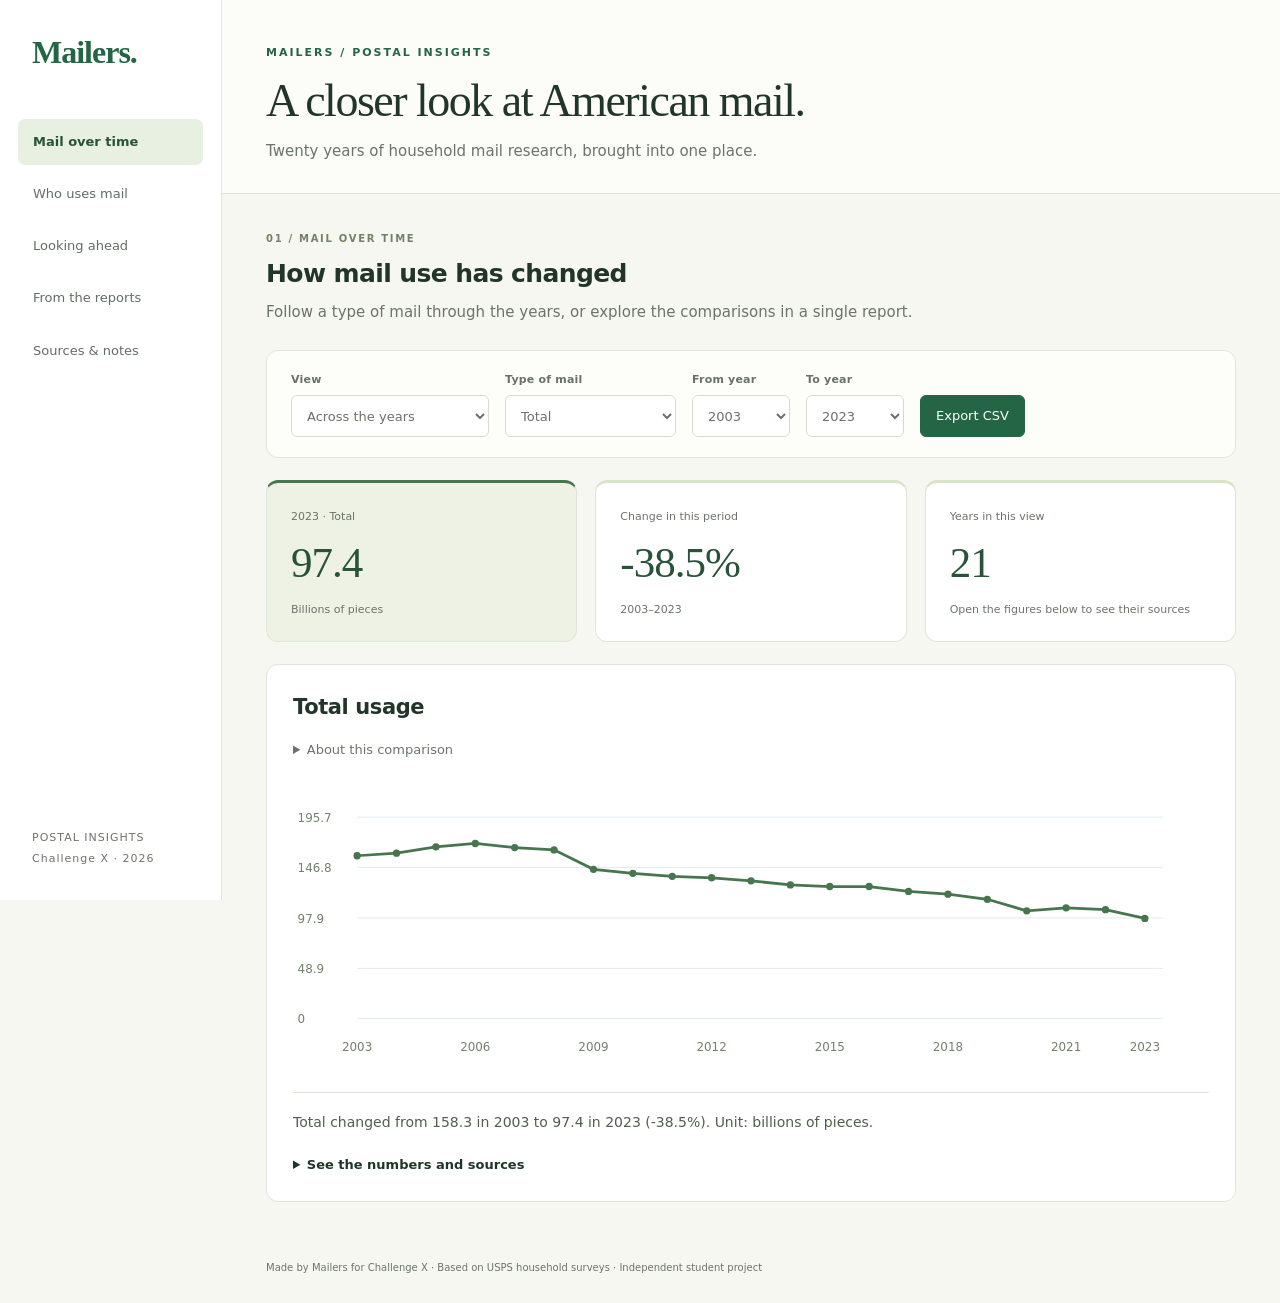
==== index.html @ e07eb401 "Refine the dashboard and organize the Mailers project" ====
<!doctype html><html lang="en"><head><meta charset="utf-8"><meta name="viewport" content="width=device-width,initial-scale=1"><title>Mailers | Postal Insights</title>
<link rel="stylesheet" href="assets/styles.css"></head><body><header><small>MAILERS / POSTAL INSIGHTS</small><h1>A closer look at American mail.</h1><p>Twenty years of household mail research, brought into one place.</p></header>
<nav aria-label="Dashboard sections"><button data-tab="overview" aria-selected="true">Mail over time</button><button data-tab="demographics">Who uses mail</button><button data-tab="forecast">Looking ahead</button><button data-tab="insights">From the reports</button><button data-tab="sources">Sources & notes</button></nav>
<main><section id="overview" class="panel active"><div class="section-intro"><span class="eyebrow">01 / MAIL OVER TIME</span><h2>How mail use has changed</h2><p>Follow a type of mail through the years, or explore the comparisons in a single report.</p></div><div class="card controls"><label>View<select id="view"><option value="annual">Across the years</option><option value="edition">One report at a time</option></select></label><label id="editionLabel">Report edition<select id="edition"></select></label><label>Type of mail<select id="market"></select></label><label>From year<select id="start"></select></label><label>To year<select id="end"></select></label><button id="csv" class="primary">Export CSV</button></div>
<div class="grid"><div class="card"><small id="latestLabel"></small><div class="metric" id="latest"></div><small id="unit"></small></div><div class="card"><small>Change in this period</small><div class="metric" id="change"></div><small id="period"></small></div><div class="card"><small>Years in this view</small><div class="metric" id="count"></div><small>Open the figures below to see their sources</small></div></div>
<div class="card"><h2 id="chartTitle"></h2><details class="chart-note"><summary>About this comparison</summary><p id="seriesNote"></p></details><svg id="trend" viewBox="0 0 1000 330" role="img" aria-label="Mail volume trend"></svg><p id="numericSummary"></p><details><summary>See the numbers and sources</summary><div class="scroll"><table><thead><tr><th>Year</th><th>Value</th><th>Report edition</th><th>Source</th></tr></thead><tbody id="trendRows"></tbody></table></div></details></div></section>
<section id="demographics" class="panel"><div class="section-intro"><span class="eyebrow">02 / HOUSEHOLDS</span><h2>Who is using the mail?</h2><p>Explore age, income, education, homeownership and geography in the 2025 survey.</p></div><div class="card controls"><label>Compare households by<select id="dimension"></select></label><label>Measure<select id="measure"><option value="received">Mail received</option><option value="sent">Mail sent</option><option value="mail_share">Share of total mail (%)</option><option value="household_share">Share of households (%)</option></select></label><button id="demoCsv">Download demographics</button></div><div class="card"><h2>Different households, different mail habits</h2><p id="demoUnit" class="muted"></p><div id="bars"></div><p id="demoSummary"></p><div class="notice">These are separate survey breakdowns. Age, income and ownership are correlated; the comparisons do not establish cause and effect. They cannot be combined into a joint household profile.</div><div id="demoSource"></div></div></section>
<section id="forecast" class="panel"><div class="section-intro"><span class="eyebrow">03 / LOOKING AHEAD</span><h2>A forecast, with its limits in view</h2><p>Compare a simple projection with what happened in the held-out years.</p></div><div class="card controls"><label>Forecast market<select id="forecastMarket"></select></label><label>Look ahead to<select id="horizon"><option value="3">2024–2026</option><option value="5">2024–2028</option><option value="7">2024–2030</option></select></label><button id="forecastCsv">Download forecast</button></div><div class="card"><h2>Where might mail go next?</h2><div class="notice warn">Demonstration projections use annual aggregate data through 2023. These are not forecasts updated through 2025. The newer reports use per-household units and are not spliced into this series. Historical revisions mean evaluation is retrospective, rather than a real-time forecast simulation.</div><svg id="forecastChart" viewBox="0 0 1000 330" role="img" aria-label="Historical data and forecast"></svg><p id="forecastSummary"></p><div class="grid"><div><small>Selected on 2018–2020 validation</small><h3 id="model"></h3></div><div><small>2021–2023 held-out MAE</small><h3 id="error"></h3></div><div><small>Last-observation baseline MAE</small><h3 id="baseline"></h3></div></div><p id="comparison"></p><details><summary>How the forecast was evaluated</summary><p>Compare last observation, ordinary least-squares trend, and damped trend (0.8 damping). Select the lowest validation mean absolute error (MAE) on expanding windows for 2018–2020; evaluate separately on 2021–2023. Refit the chosen model on 2015–2023. Shading is a sensitivity band based on the largest held-out absolute error multiplied by √horizon. It is not a calibrated confidence interval. Only three held-out years are available. Source classification and questionnaire changes limit interpretation, particularly for correspondence and transactions.</p><table><thead><tr><th>Year</th><th>Actual</th><th>Prediction</th><th>Naive baseline</th></tr></thead><tbody id="errors"></tbody></table></details></div></section>
<section id="insights" class="panel"><div class="section-intro"><span class="eyebrow">04 / FROM THE REPORTS</span><h2>Find the story behind the numbers</h2><p>Read a short selection of source passages, then follow the evidence.</p></div><div class="card controls"><label>Topic<select id="topic"></select></label><button id="copy">Copy passages</button></div><div class="card"><span class="tag">SOURCE PASSAGES / 2025 SURVEY</span><h2 style="margin-top:16px">A few passages worth reading</h2><p>Choose a topic to find relevant passages in the 2025 survey. Each quote opens the original report page. These are selected source sentences, not newly generated text.</p><div id="quotes"></div><div class="notice">Use these passages to identify evidence and develop questions. Check the linked source page before quoting in a report. Numeric summaries on the Trends tab are calculated directly from the structured tables.</div></div></section>
<section id="sources" class="panel"><div class="card"><h2>The sources behind the charts</h2><div id="coverage"></div><p>National survey estimates describe household mail usage. Markets describe mail purpose; they are not interchangeable with USPS product classes. These source tables do not support filtering by every named postal product.</p><div class="notice warn">Long-term series uses the latest available estimate for each year in extracted aggregate Table E.2 data. It preserves revisions but does not harmonize all questionnaire and classification changes. For a controlled comparison, use a single report edition. Market categories overlap; do not add them to reproduce Total.</div><p>The 2024–2025 tables are pieces per household per year. Earlier summary tables use billions of pieces. A separate report for 2011 has not been downloaded; 2011 values are available as historical comparisons in later reports. The 2021 file has image-based table pages; its figures are supplied by later reports and identified accordingly.</p><p>Source hashes and page counts: <a href="data/manifest.json">manifest</a> · <a href="data/annual.csv" download>annual data</a> · <a href="data/demographics.csv" download>demographics</a> · <a href="data/markets.csv" download>all report editions</a> · <a href="docs/METHODS.md">methods</a> · <a href="docs/PRESENTATION.md">presentation script</a></p><label>Find a report<input id="sourceSearch" placeholder="Year or filename"></label><div class="scroll"><table><thead><tr><th>Year</th><th>Report</th><th>Pages</th></tr></thead><tbody id="library"></tbody></table></div></div></section></main><footer>Made by Mailers for Challenge X · Based on USPS household surveys · Independent student project</footer>
<script src="data/dashboard-data.js"></script><script src="assets/app.js"></script></body></html>
---- assets/styles.css ----
/* Postal Insights — local, dependency-free dashboard */
:root{--ink:#213528;--muted:#6b746b;--green:#246546;--paper:#f7f7f1;--line:#e0e5da;--white:#fff;--sidebar:222px}
*{box-sizing:border-box}
body{margin:0;background:var(--paper);color:var(--ink);font:15px/1.55 system-ui,-apple-system,"Segoe UI",sans-serif}
button,select,input{font:inherit;color:inherit}
button,a,select,input,summary{outline-offset:4px}
button:focus-visible,a:focus-visible,select:focus-visible,input:focus-visible,summary:focus-visible{outline:3px solid #9abca2}
header{margin-left:var(--sidebar);padding:40px 44px 28px;border-bottom:1px solid var(--line);background:#fcfcf8}
header small{font-size:11px;letter-spacing:2px;color:var(--green);font-weight:750}
h1{font:normal 46px/1.13 Georgia,"Times New Roman",serif;letter-spacing:-1.5px;margin:12px 0}
header p{color:var(--muted);margin:12px 0 0;max-width:650px}
nav{position:fixed;inset:0 auto 0 0;width:var(--sidebar);background:#fff;border-right:1px solid var(--line);display:flex;flex-direction:column;gap:6px;padding:34px 18px;z-index:5}
nav::before{content:"Mailers.";font:700 32px Georgia,serif;letter-spacing:-1px;padding:0 14px 42px;color:var(--green)}
nav::after{content:"POSTAL INSIGHTS\A Challenge X · 2026";white-space:pre-line;position:absolute;bottom:30px;left:32px;font-size:11px;line-height:1.9;letter-spacing:1px;color:var(--muted)}
nav button{padding:13px 15px;text-align:left;border:0;background:transparent;border-radius:7px;color:#626e63;cursor:pointer;transition:background .15s}
nav button:hover{background:#f2f5ed;color:var(--ink)}
nav button[aria-selected=true]{background:#e8f0e1;color:#28533a;font-weight:700}
main{margin-left:var(--sidebar);padding:32px 44px;max-width:1560px}
.panel{display:none}.panel.active{display:block;animation:appear .2s ease}
@keyframes appear{from{opacity:.5;transform:translateY(4px)}to{opacity:1;transform:none}}
.section-intro{margin-bottom:25px}.eyebrow{font-size:10px;font-weight:750;letter-spacing:1.7px;color:#738166}.section-intro h2{font-size:25px;margin:6px 0;font-weight:650;letter-spacing:-.6px}.section-intro p{color:var(--muted);margin:6px 0;max-width:740px}
.card{background:var(--white);border:1px solid var(--line);border-radius:12px;padding:26px;margin-bottom:22px}
.controls{display:flex;flex-wrap:wrap;align-items:end;gap:16px;background:#fdfdf9;padding:20px 24px}
label{display:grid;gap:7px;font-size:11px;font-weight:700;color:#697267;letter-spacing:.2px}
select,input{height:42px;padding:8px 31px 8px 11px;border:1px solid #d5dccf;background:white;border-radius:6px;max-width:100%;font-size:13px;letter-spacing:0;font-weight:450}
input{width:min(360px,100%)}
button{padding:10px 15px;border:1px solid #ced7c8;background:white;border-radius:6px;cursor:pointer;font-size:13px}
button:hover{background:#f2f6ee}.primary{background:var(--green);color:white;border-color:var(--green)}.primary:hover{background:#174b31}
.grid{display:grid;grid-template-columns:repeat(3,minmax(0,1fr));gap:18px}.grid .card{border-top:3px solid #d9e3ca;padding:21px 24px}.grid .card:first-child{background:#edf2e4;border-top-color:#47764e}.metric{font:normal 43px/1.1 Georgia,serif;letter-spacing:-1px;margin:11px 0;color:#28533a}.grid small{font-size:11px}
h2{font-size:21px;font-weight:650;margin:0 0 16px;letter-spacing:-.4px}h3{font-size:18px;line-height:1.4}.muted,small{color:var(--muted)}p{max-width:100%;line-height:1.7}.notice{padding:15px 18px;border-left:3px solid #7b9f7a;background:#f1f5eb;font-size:13px;line-height:1.7;margin:18px 0}.warn{border-color:#b49b59;background:#faf6e9}.chart-note{font-size:12px;color:var(--muted);margin:0 0 16px}.chart-note summary{font-weight:450}
svg{display:block;width:100%;height:auto;margin-top:12px}svg text{font:13px system-ui;fill:#74816d}#numericSummary{border-top:1px solid var(--line);padding-top:18px;font-size:14px;color:#4f604b}
details{margin-top:20px}summary{cursor:pointer;font-size:13px;font-weight:650}details p{font-size:13px}table{width:100%;border-collapse:collapse;font-size:12px}th,td{text-align:left;padding:12px;border-bottom:1px solid var(--line);vertical-align:top}th{font-weight:650;color:#617157;background:#f5f7f0}.scroll{overflow:auto}td a{overflow-wrap:anywhere}a{color:var(--green);text-underline-offset:3px}.tag{font-size:10px;font-weight:700;letter-spacing:1.2px;color:var(--green);background:#edf2e6;padding:6px 9px;border-radius:4px}
blockquote{font:normal 21px/1.65 Georgia,serif;margin:25px 0;border-left:3px solid #b7c9a2;padding:2px 24px}blockquote small{display:block;font:11px/1.6 system-ui;margin-top:12px}.barrow{display:grid;grid-template-columns:minmax(120px,215px) minmax(70px,1fr) 70px;gap:18px;align-items:center;margin:24px 0;font-size:13px}.barrow b{text-align:right;font-variant-numeric:tabular-nums}.bar{height:12px;background:#73925c;border-radius:0 4px 4px 0}.barrow:nth-child(even) .bar{background:#3f704c}
footer{margin-left:var(--sidebar);padding:4px 44px 28px;font-size:10px;color:var(--muted)}
@media(min-width:1600px){main,header{padding-right:70px;padding-left:60px}}
@media(max-width:1100px){:root{--sidebar:190px}main{padding:25px}header{padding:30px 25px}h1{font-size:37px}.controls{gap:12px}.card{padding:21px}.metric{font-size:36px}}
@media(max-width:760px){:root{--sidebar:0px}nav{position:static;inset:auto;width:auto;flex-direction:row;flex-wrap:wrap;padding:12px;border-bottom:1px solid var(--line);gap:4px}nav::before{content:none}nav::after{content:none}nav button{font-size:12px;padding:10px}header{padding:25px 20px}h1{font-size:34px}main{padding:22px 16px}.grid{grid-template-columns:1fr;gap:0}.grid .card{margin-bottom:12px}.controls{align-items:stretch}.controls label{flex:1 1 135px}.controls button{align-self:end}.barrow{grid-template-columns:110px 1fr 55px;gap:10px}blockquote{font-size:18px;padding-left:16px}footer{padding:10px 20px}}
@media(prefers-reduced-motion:reduce){.panel.active{animation:none}*{scroll-behavior:auto!important}}
@media print{nav,.controls,button{display:none}.panel{display:block!important}header,main,footer{margin-left:0}.card{break-inside:avoid}body{background:white}}
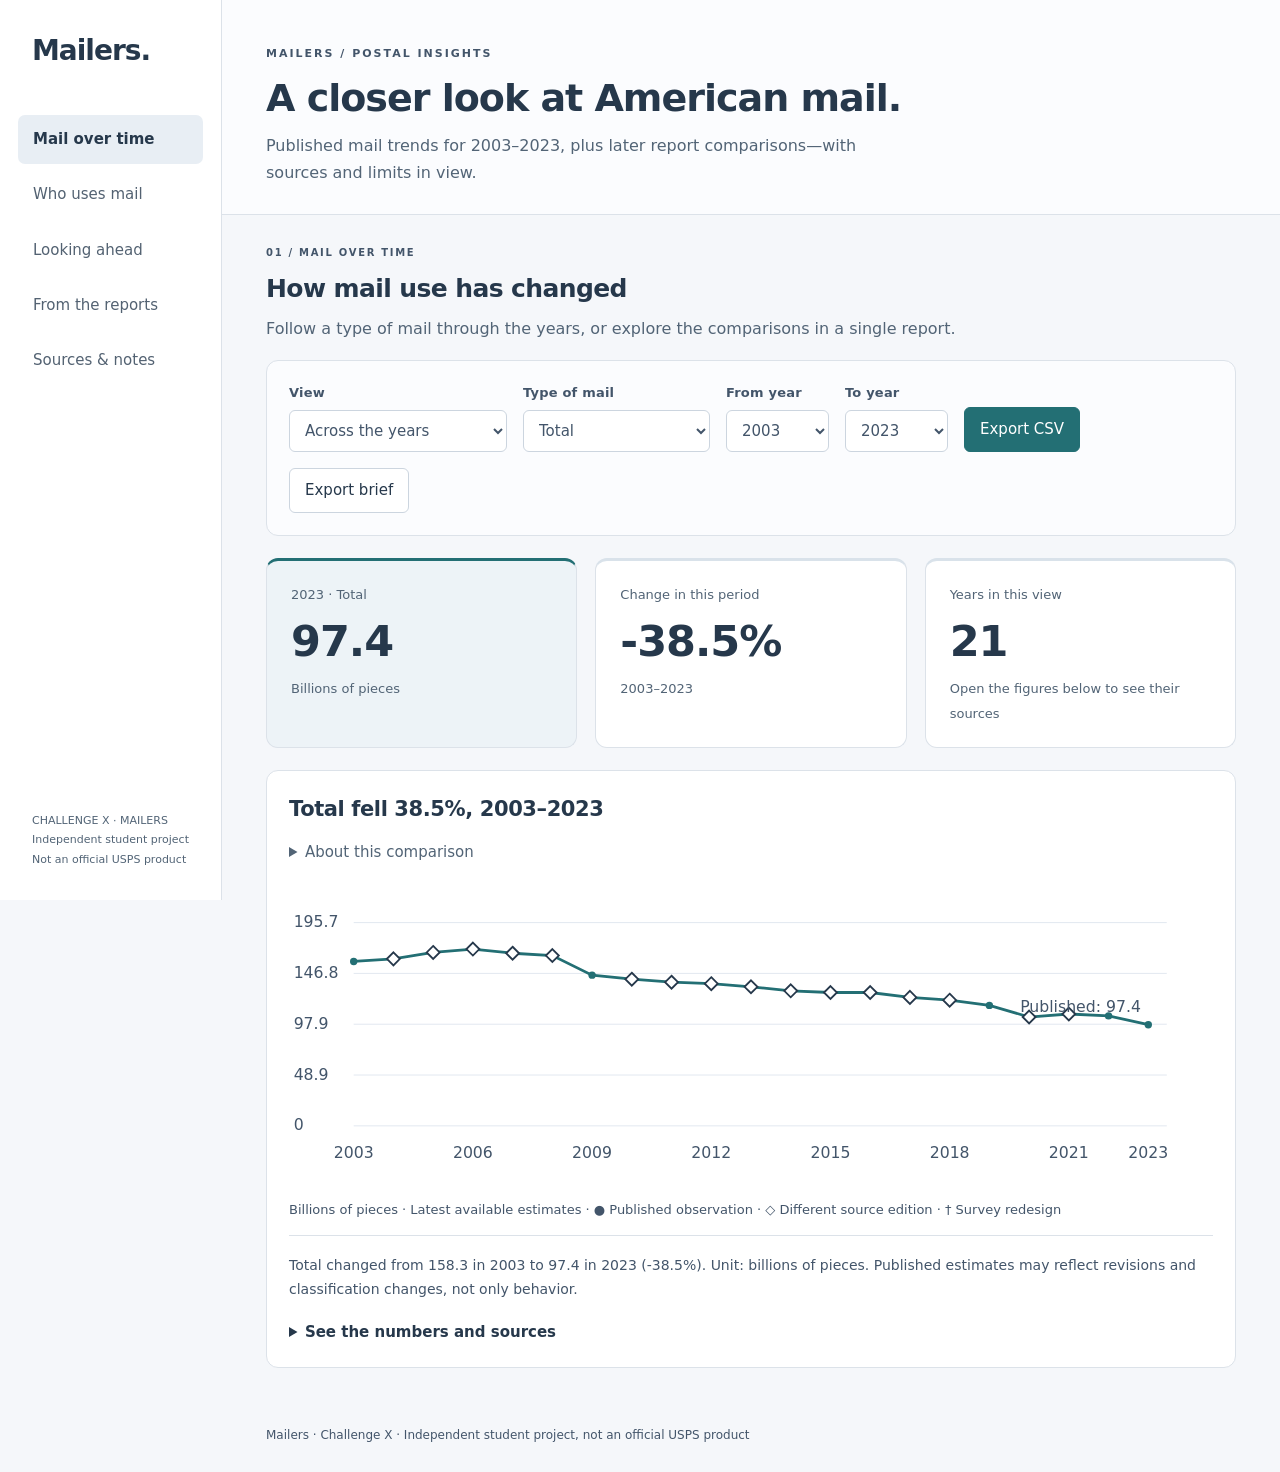
==== commit 2d868067: "Add sourced historical comparisons and showcase export tools" ====
--- a/index.html
+++ b/index.html
@@ -1,11 +1,11 @@
 <!doctype html><html lang="en"><head><meta charset="utf-8"><meta name="viewport" content="width=device-width,initial-scale=1"><title>Mailers | Postal Insights</title>
-<link rel="stylesheet" href="assets/styles.css"></head><body><header><small>MAILERS / POSTAL INSIGHTS</small><h1>A closer look at American mail.</h1><p>Twenty years of household mail research, brought into one place.</p></header>
+<link rel="stylesheet" href="assets/styles.css?v=showcase-20261028b"></head><body><header><small>MAILERS / POSTAL INSIGHTS</small><h1>A closer look at American mail.</h1><p>Published mail trends for 2003–2023, plus later report comparisons—with sources and limits in view.</p></header>
 <nav aria-label="Dashboard sections"><button data-tab="overview" aria-selected="true">Mail over time</button><button data-tab="demographics">Who uses mail</button><button data-tab="forecast">Looking ahead</button><button data-tab="insights">From the reports</button><button data-tab="sources">Sources & notes</button></nav>
 <main><section id="overview" class="panel active"><div class="section-intro"><span class="eyebrow">01 / MAIL OVER TIME</span><h2>How mail use has changed</h2><p>Follow a type of mail through the years, or explore the comparisons in a single report.</p></div><div class="card controls"><label>View<select id="view"><option value="annual">Across the years</option><option value="edition">One report at a time</option></select></label><label id="editionLabel">Report edition<select id="edition"></select></label><label>Type of mail<select id="market"></select></label><label>From year<select id="start"></select></label><label>To year<select id="end"></select></label><button id="csv" class="primary">Export CSV</button></div>
 <div class="grid"><div class="card"><small id="latestLabel"></small><div class="metric" id="latest"></div><small id="unit"></small></div><div class="card"><small>Change in this period</small><div class="metric" id="change"></div><small id="period"></small></div><div class="card"><small>Years in this view</small><div class="metric" id="count"></div><small>Open the figures below to see their sources</small></div></div>
 <div class="card"><h2 id="chartTitle"></h2><details class="chart-note"><summary>About this comparison</summary><p id="seriesNote"></p></details><svg id="trend" viewBox="0 0 1000 330" role="img" aria-label="Mail volume trend"></svg><p id="numericSummary"></p><details><summary>See the numbers and sources</summary><div class="scroll"><table><thead><tr><th>Year</th><th>Value</th><th>Report edition</th><th>Source</th></tr></thead><tbody id="trendRows"></tbody></table></div></details></div></section>
-<section id="demographics" class="panel"><div class="section-intro"><span class="eyebrow">02 / HOUSEHOLDS</span><h2>Who is using the mail?</h2><p>Explore age, income, education, homeownership and geography in the 2025 survey.</p></div><div class="card controls"><label>Compare households by<select id="dimension"></select></label><label>Measure<select id="measure"><option value="received">Mail received</option><option value="sent">Mail sent</option><option value="mail_share">Share of total mail (%)</option><option value="household_share">Share of households (%)</option></select></label><button id="demoCsv">Download demographics</button></div><div class="card"><h2>Different households, different mail habits</h2><p id="demoUnit" class="muted"></p><div id="bars"></div><p id="demoSummary"></p><div class="notice">These are separate survey breakdowns. Age, income and ownership are correlated; the comparisons do not establish cause and effect. They cannot be combined into a joint household profile.</div><div id="demoSource"></div></div></section>
+<section id="demographics" class="panel"><div class="section-intro"><span class="eyebrow">02 / HOUSEHOLDS</span><h2>Who is using the mail?</h2><p>Start with the 2025 snapshot, then explore published age and metro comparisons for 2015, 2020 and 2025 below.</p></div><div class="card controls"><label>Compare households by<select id="dimension"></select></label><label>Measure<select id="measure"><option value="received">Mail received</option><option value="sent">Mail sent</option><option value="mail_share">Share of total mail (%)</option><option value="household_share">Share of households (%)</option></select></label><button id="demoCsv">Download demographics</button></div><div class="card"><h2>Different households, different mail habits</h2><p id="demoUnit" class="muted"></p><div id="bars"></div><p id="demoSummary"></p><div class="notice">2025 snapshot. These are separate survey breakdowns, not joint household profiles or causal effects. The survey redesign and MSA definition change also limit comparisons with older years; see the comparison notes below.</div><div id="demoSource"></div></div></section>
 <section id="forecast" class="panel"><div class="section-intro"><span class="eyebrow">03 / LOOKING AHEAD</span><h2>A forecast, with its limits in view</h2><p>Compare a simple projection with what happened in the held-out years.</p></div><div class="card controls"><label>Forecast market<select id="forecastMarket"></select></label><label>Look ahead to<select id="horizon"><option value="3">2024–2026</option><option value="5">2024–2028</option><option value="7">2024–2030</option></select></label><button id="forecastCsv">Download forecast</button></div><div class="card"><h2>Where might mail go next?</h2><div class="notice warn">Demonstration projections use annual aggregate data through 2023. These are not forecasts updated through 2025. The newer reports use per-household units and are not spliced into this series. Historical revisions mean evaluation is retrospective, rather than a real-time forecast simulation.</div><svg id="forecastChart" viewBox="0 0 1000 330" role="img" aria-label="Historical data and forecast"></svg><p id="forecastSummary"></p><div class="grid"><div><small>Selected on 2018–2020 validation</small><h3 id="model"></h3></div><div><small>2021–2023 held-out MAE</small><h3 id="error"></h3></div><div><small>Last-observation baseline MAE</small><h3 id="baseline"></h3></div></div><p id="comparison"></p><details><summary>How the forecast was evaluated</summary><p>Compare last observation, ordinary least-squares trend, and damped trend (0.8 damping). Select the lowest validation mean absolute error (MAE) on expanding windows for 2018–2020; evaluate separately on 2021–2023. Refit the chosen model on 2015–2023. Shading is a sensitivity band based on the largest held-out absolute error multiplied by √horizon. It is not a calibrated confidence interval. Only three held-out years are available. Source classification and questionnaire changes limit interpretation, particularly for correspondence and transactions.</p><table><thead><tr><th>Year</th><th>Actual</th><th>Prediction</th><th>Naive baseline</th></tr></thead><tbody id="errors"></tbody></table></details></div></section>
 <section id="insights" class="panel"><div class="section-intro"><span class="eyebrow">04 / FROM THE REPORTS</span><h2>Find the story behind the numbers</h2><p>Read a short selection of source passages, then follow the evidence.</p></div><div class="card controls"><label>Topic<select id="topic"></select></label><button id="copy">Copy passages</button></div><div class="card"><span class="tag">SOURCE PASSAGES / 2025 SURVEY</span><h2 style="margin-top:16px">A few passages worth reading</h2><p>Choose a topic to find relevant passages in the 2025 survey. Each quote opens the original report page. These are selected source sentences, not newly generated text.</p><div id="quotes"></div><div class="notice">Use these passages to identify evidence and develop questions. Check the linked source page before quoting in a report. Numeric summaries on the Trends tab are calculated directly from the structured tables.</div></div></section>
-<section id="sources" class="panel"><div class="card"><h2>The sources behind the charts</h2><div id="coverage"></div><p>National survey estimates describe household mail usage. Markets describe mail purpose; they are not interchangeable with USPS product classes. These source tables do not support filtering by every named postal product.</p><div class="notice warn">Long-term series uses the latest available estimate for each year in extracted aggregate Table E.2 data. It preserves revisions but does not harmonize all questionnaire and classification changes. For a controlled comparison, use a single report edition. Market categories overlap; do not add them to reproduce Total.</div><p>The 2024–2025 tables are pieces per household per year. Earlier summary tables use billions of pieces. A separate report for 2011 has not been downloaded; 2011 values are available as historical comparisons in later reports. The 2021 file has image-based table pages; its figures are supplied by later reports and identified accordingly.</p><p>Source hashes and page counts: <a href="data/manifest.json">manifest</a> · <a href="data/annual.csv" download>annual data</a> · <a href="data/demographics.csv" download>demographics</a> · <a href="data/markets.csv" download>all report editions</a> · <a href="docs/METHODS.md">methods</a> · <a href="docs/PRESENTATION.md">presentation script</a></p><label>Find a report<input id="sourceSearch" placeholder="Year or filename"></label><div class="scroll"><table><thead><tr><th>Year</th><th>Report</th><th>Pages</th></tr></thead><tbody id="library"></tbody></table></div></div></section></main><footer>Made by Mailers for Challenge X · Based on USPS household surveys · Independent student project</footer>
-<script src="data/dashboard-data.js"></script><script src="assets/app.js"></script></body></html>
+<section id="sources" class="panel"><div class="card"><h2>The sources behind the charts</h2><div id="coverage"></div><p>National survey estimates describe household mail usage. Markets describe mail purpose; they are not interchangeable with USPS product classes. These source tables do not support filtering by every named postal product.</p><div class="notice warn">Long-term series uses the latest available estimate for each year in extracted aggregate Table E.2 data. It preserves revisions but does not harmonize all questionnaire and classification changes. For a controlled comparison, use a single report edition. Market categories overlap; do not add them to reproduce Total.</div><p>The 2024–2025 tables are pieces per household per year. Earlier summary tables use billions of pieces. A separate report for 2011 has not been downloaded; 2011 values are available as historical comparisons in later reports. The 2021 file has image-based table pages; its figures are supplied by later reports and identified accordingly.</p><p>Source hashes and page counts: <a href="data/manifest.json">manifest</a> · <a href="data/annual.csv" download>annual data</a> · <a href="data/demographics.csv" download>demographics</a> · <a href="data/markets.csv" download>all report editions</a> · <a href="docs/METHODS.md">methods</a> · <a href="docs/PRESENTATION.md">presentation script</a></p><label>Find a report<input id="sourceSearch" placeholder="Year or filename"></label><div class="scroll"><table><thead><tr><th>Year</th><th>Report</th><th>Pages</th></tr></thead><tbody id="library"></tbody></table></div></div></section></main><footer>Mailers · Challenge X · Independent student project, not an official USPS product</footer>
+<script src="assets/boot.js"></script><script src="data/dashboard-data.js?v=showcase-20261028b"></script><script src="assets/app.js?v=showcase-20261028b"></script><script src="assets/showcase.js?v=showcase-20261028b"></script></body></html>
--- a/assets/styles.css
+++ b/assets/styles.css
@@ -1,39 +1,55 @@
 /* Postal Insights — local, dependency-free dashboard */
-:root{--ink:#213528;--muted:#6b746b;--green:#246546;--paper:#f7f7f1;--line:#e0e5da;--white:#fff;--sidebar:222px}
+:root{--ink:#26384b;--muted:#596776;--green:#236f74;--paper:#f5f7fa;--line:#dce2e9;--white:#fff;--sidebar:222px}
 *{box-sizing:border-box}
 body{margin:0;background:var(--paper);color:var(--ink);font:15px/1.55 system-ui,-apple-system,"Segoe UI",sans-serif}
 button,select,input{font:inherit;color:inherit}
 button,a,select,input,summary{outline-offset:4px}
-button:focus-visible,a:focus-visible,select:focus-visible,input:focus-visible,summary:focus-visible{outline:3px solid #9abca2}
-header{margin-left:var(--sidebar);padding:40px 44px 28px;border-bottom:1px solid var(--line);background:#fcfcf8}
+button:focus-visible,a:focus-visible,select:focus-visible,input:focus-visible,summary:focus-visible{outline:3px solid #236f74}
+header{margin-left:var(--sidebar);padding:40px 44px 28px;border-bottom:1px solid var(--line);background:#fbfcfe}
 header small{font-size:11px;letter-spacing:2px;color:var(--green);font-weight:750}
 h1{font:normal 46px/1.13 Georgia,"Times New Roman",serif;letter-spacing:-1.5px;margin:12px 0}
 header p{color:var(--muted);margin:12px 0 0;max-width:650px}
 nav{position:fixed;inset:0 auto 0 0;width:var(--sidebar);background:#fff;border-right:1px solid var(--line);display:flex;flex-direction:column;gap:6px;padding:34px 18px;z-index:5}
 nav::before{content:"Mailers.";font:700 32px Georgia,serif;letter-spacing:-1px;padding:0 14px 42px;color:var(--green)}
 nav::after{content:"POSTAL INSIGHTS\A Challenge X · 2026";white-space:pre-line;position:absolute;bottom:30px;left:32px;font-size:11px;line-height:1.9;letter-spacing:1px;color:var(--muted)}
-nav button{padding:13px 15px;text-align:left;border:0;background:transparent;border-radius:7px;color:#626e63;cursor:pointer;transition:background .15s}
-nav button:hover{background:#f2f5ed;color:var(--ink)}
-nav button[aria-selected=true]{background:#e8f0e1;color:#28533a;font-weight:700}
+nav button{padding:13px 15px;text-align:left;border:0;background:transparent;border-radius:7px;color:#536272;cursor:pointer;transition:background .15s}
+nav button:hover{background:#edf2f6;color:var(--ink)}
+nav button[aria-selected=true]{background:#e8eef4;color:#26384b;font-weight:700}
 main{margin-left:var(--sidebar);padding:32px 44px;max-width:1560px}
 .panel{display:none}.panel.active{display:block;animation:appear .2s ease}
 @keyframes appear{from{opacity:.5;transform:translateY(4px)}to{opacity:1;transform:none}}
-.section-intro{margin-bottom:25px}.eyebrow{font-size:10px;font-weight:750;letter-spacing:1.7px;color:#738166}.section-intro h2{font-size:25px;margin:6px 0;font-weight:650;letter-spacing:-.6px}.section-intro p{color:var(--muted);margin:6px 0;max-width:740px}
+.section-intro{margin-bottom:25px}.eyebrow{font-size:10px;font-weight:750;letter-spacing:1.7px;color:#526476}.section-intro h2{font-size:25px;margin:6px 0;font-weight:650;letter-spacing:-.6px}.section-intro p{color:var(--muted);margin:6px 0;max-width:740px}
 .card{background:var(--white);border:1px solid var(--line);border-radius:12px;padding:26px;margin-bottom:22px}
-.controls{display:flex;flex-wrap:wrap;align-items:end;gap:16px;background:#fdfdf9;padding:20px 24px}
-label{display:grid;gap:7px;font-size:11px;font-weight:700;color:#697267;letter-spacing:.2px}
-select,input{height:42px;padding:8px 31px 8px 11px;border:1px solid #d5dccf;background:white;border-radius:6px;max-width:100%;font-size:13px;letter-spacing:0;font-weight:450}
+.controls{display:flex;flex-wrap:wrap;align-items:end;gap:16px;background:#fbfcfe;padding:20px 24px}
+label{display:grid;gap:7px;font-size:11px;font-weight:700;color:#526476;letter-spacing:.2px}
+select,input{height:42px;padding:8px 31px 8px 11px;border:1px solid #ccd5df;background:white;border-radius:6px;max-width:100%;font-size:13px;letter-spacing:0;font-weight:450}
 input{width:min(360px,100%)}
-button{padding:10px 15px;border:1px solid #ced7c8;background:white;border-radius:6px;cursor:pointer;font-size:13px}
-button:hover{background:#f2f6ee}.primary{background:var(--green);color:white;border-color:var(--green)}.primary:hover{background:#174b31}
-.grid{display:grid;grid-template-columns:repeat(3,minmax(0,1fr));gap:18px}.grid .card{border-top:3px solid #d9e3ca;padding:21px 24px}.grid .card:first-child{background:#edf2e4;border-top-color:#47764e}.metric{font:normal 43px/1.1 Georgia,serif;letter-spacing:-1px;margin:11px 0;color:#28533a}.grid small{font-size:11px}
-h2{font-size:21px;font-weight:650;margin:0 0 16px;letter-spacing:-.4px}h3{font-size:18px;line-height:1.4}.muted,small{color:var(--muted)}p{max-width:100%;line-height:1.7}.notice{padding:15px 18px;border-left:3px solid #7b9f7a;background:#f1f5eb;font-size:13px;line-height:1.7;margin:18px 0}.warn{border-color:#b49b59;background:#faf6e9}.chart-note{font-size:12px;color:var(--muted);margin:0 0 16px}.chart-note summary{font-weight:450}
-svg{display:block;width:100%;height:auto;margin-top:12px}svg text{font:13px system-ui;fill:#74816d}#numericSummary{border-top:1px solid var(--line);padding-top:18px;font-size:14px;color:#4f604b}
-details{margin-top:20px}summary{cursor:pointer;font-size:13px;font-weight:650}details p{font-size:13px}table{width:100%;border-collapse:collapse;font-size:12px}th,td{text-align:left;padding:12px;border-bottom:1px solid var(--line);vertical-align:top}th{font-weight:650;color:#617157;background:#f5f7f0}.scroll{overflow:auto}td a{overflow-wrap:anywhere}a{color:var(--green);text-underline-offset:3px}.tag{font-size:10px;font-weight:700;letter-spacing:1.2px;color:var(--green);background:#edf2e6;padding:6px 9px;border-radius:4px}
-blockquote{font:normal 21px/1.65 Georgia,serif;margin:25px 0;border-left:3px solid #b7c9a2;padding:2px 24px}blockquote small{display:block;font:11px/1.6 system-ui;margin-top:12px}.barrow{display:grid;grid-template-columns:minmax(120px,215px) minmax(70px,1fr) 70px;gap:18px;align-items:center;margin:24px 0;font-size:13px}.barrow b{text-align:right;font-variant-numeric:tabular-nums}.bar{height:12px;background:#73925c;border-radius:0 4px 4px 0}.barrow:nth-child(even) .bar{background:#3f704c}
+button{padding:10px 15px;border:1px solid #ccd5df;background:white;border-radius:6px;cursor:pointer;font-size:13px}
+button:hover{background:#edf2f6}.primary{background:var(--green);color:white;border-color:var(--green)}.primary:hover{background:#26384b}
+.grid{display:grid;grid-template-columns:repeat(3,minmax(0,1fr));gap:18px}.grid .card{border-top:3px solid #d9e2ea;padding:21px 24px}.grid .card:first-child{background:#edf3f7;border-top-color:#236f74}.metric{font:normal 43px/1.1 Georgia,serif;letter-spacing:-1px;margin:11px 0;color:#26384b}.grid small{font-size:11px}
+h2{font-size:21px;font-weight:650;margin:0 0 16px;letter-spacing:-.4px}h3{font-size:18px;line-height:1.4}.muted,small{color:var(--muted)}p{max-width:100%;line-height:1.7}.notice{padding:15px 18px;border-left:3px solid #236f74;background:#edf4f5;font-size:13px;line-height:1.7;margin:18px 0}.warn{border-color:#526476;background:#f0f3f7}.chart-note{font-size:12px;color:var(--muted);margin:0 0 16px}.chart-note summary{font-weight:450}
+svg{display:block;width:100%;height:auto;margin-top:12px}svg text{font:13px system-ui;fill:#526476}#numericSummary{border-top:1px solid var(--line);padding-top:18px;font-size:14px;color:#43556a}
+details{margin-top:20px}summary{cursor:pointer;font-size:13px;font-weight:650}details p{font-size:13px}table{width:100%;border-collapse:collapse;font-size:12px}th,td{text-align:left;padding:12px;border-bottom:1px solid var(--line);vertical-align:top}th{font-weight:650;color:#4d6075;background:#f0f3f7}.scroll{overflow:auto}td a{overflow-wrap:anywhere}a{color:var(--green);text-underline-offset:3px}.tag{font-size:10px;font-weight:700;letter-spacing:1.2px;color:var(--green);background:#edf4f5;padding:6px 9px;border-radius:4px}
+blockquote{font:normal 21px/1.65 Georgia,serif;margin:25px 0;border-left:3px solid #98bdc1;padding:2px 24px}blockquote small{display:block;font:11px/1.6 system-ui;margin-top:12px}.barrow{display:grid;grid-template-columns:minmax(120px,215px) minmax(70px,1fr) 70px;gap:18px;align-items:center;margin:24px 0;font-size:13px}.barrow b{text-align:right;font-variant-numeric:tabular-nums}.bar{height:12px;background:#236f74;border-radius:0 4px 4px 0}.barrow:nth-child(even) .bar{background:#236f74}
 footer{margin-left:var(--sidebar);padding:4px 44px 28px;font-size:10px;color:var(--muted)}
 @media(min-width:1600px){main,header{padding-right:70px;padding-left:60px}}
 @media(max-width:1100px){:root{--sidebar:190px}main{padding:25px}header{padding:30px 25px}h1{font-size:37px}.controls{gap:12px}.card{padding:21px}.metric{font-size:36px}}
 @media(max-width:760px){:root{--sidebar:0px}nav{position:static;inset:auto;width:auto;flex-direction:row;flex-wrap:wrap;padding:12px;border-bottom:1px solid var(--line);gap:4px}nav::before{content:none}nav::after{content:none}nav button{font-size:12px;padding:10px}header{padding:25px 20px}h1{font-size:34px}main{padding:22px 16px}.grid{grid-template-columns:1fr;gap:0}.grid .card{margin-bottom:12px}.controls{align-items:stretch}.controls label{flex:1 1 135px}.controls button{align-self:end}.barrow{grid-template-columns:110px 1fr 55px;gap:10px}blockquote{font-size:18px;padding-left:16px}footer{padding:10px 20px}}
 @media(prefers-reduced-motion:reduce){.panel.active{animation:none}*{scroll-behavior:auto!important}}
 @media print{nav,.controls,button{display:none}.panel{display:block!important}header,main,footer{margin-left:0}.card{break-inside:avoid}body{background:white}}
+
+/* Desktop/projector readability; no mobile layout work in this revision. */
+body{font-size:16px;color:#26384b}.muted,small,header p{color:#526476}
+label{font-size:13px;color:#43556a}select,input,button,nav button{font-size:15px}
+main{padding-top:24px}.section-intro{margin-bottom:18px}.card{padding:22px}
+svg text{font-size:17px;fill:#43556a}svg{margin-top:8px}
+.eyebrow{color:#43556a}.grid small{font-size:13px}.chart-key{font-size:13px;color:#43556a}
+th,td{font-size:14px}td{overflow-wrap:anywhere}table{table-layout:fixed}
+.barrow{font-size:15px}.chart-note summary,summary{font-size:15px}
+.notice{font-size:14px;color:#344a60}blockquote small{font-size:13px}
+#historyTable td:first-child{font-weight:600}#historyNotes{max-width:100%}
+.export-brief{white-space:nowrap}#surveyBreak{margin:12px 0}
+footer{font-size:12px;color:#526476}
+
+/* Independent visual identity: navy, light neutrals, one teal accent. */
+nav::before{font-family:system-ui,sans-serif;font-size:28px;font-weight:750;color:#26384b}h1{font-family:system-ui,sans-serif;font-size:38px;font-weight:650;letter-spacing:-1px}.metric{font-family:system-ui,sans-serif;font-weight:650;font-variant-numeric:tabular-nums}nav::after{content:"CHALLENGE X · MAILERS\A Independent student project\A Not an official USPS product";font-size:11px;line-height:1.8;letter-spacing:0;color:#526476}body{--ink:#26384b;--green:#236f74;--paper:#f5f7fa;--line:#dce2e9;--muted:#526476}.notice.warn{border-color:#526476;background:#f0f3f7}.grid .card:first-child{background:#edf3f7}header small{color:#43556a}blockquote{font-family:system-ui,sans-serif;font-size:19px}footer{color:#43556a}
